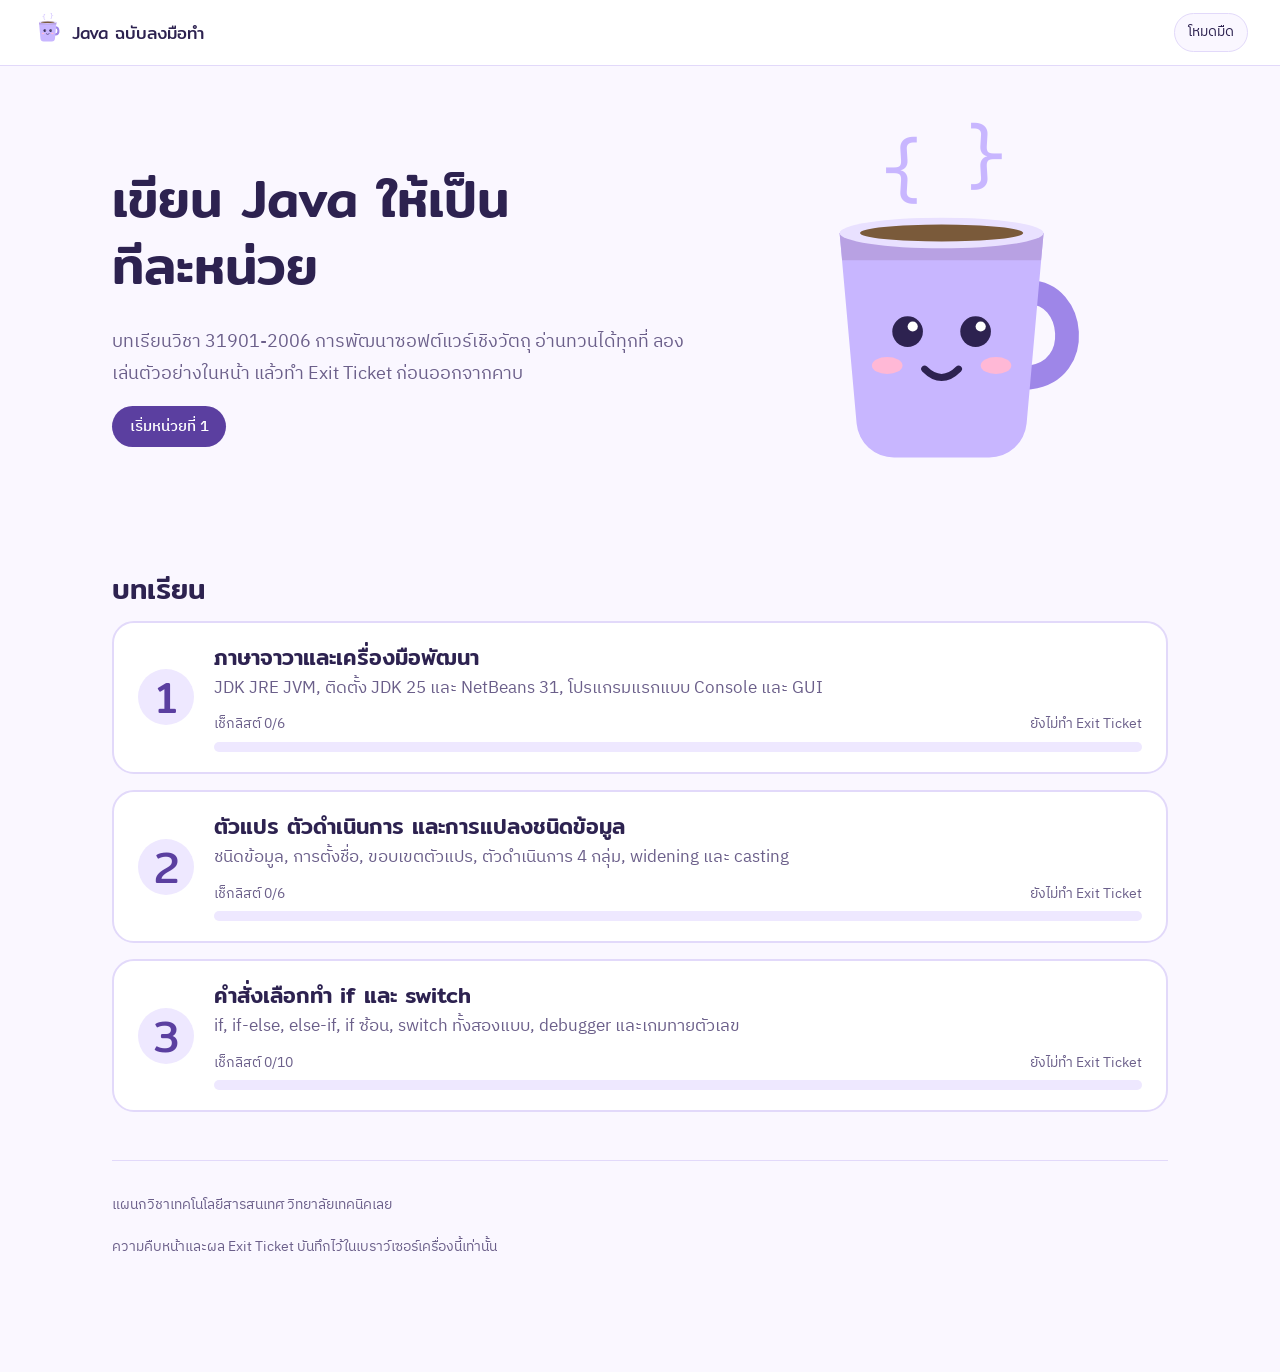
==== index.html @ e3027431 "Add:First commit week 1-3" ====
<!doctype html>
<html lang="th">
<head>
<meta charset="utf-8">
<meta name="viewport" content="width=device-width, initial-scale=1">
<title>Java ฉบับลงมือทำ | 31901-2006 การพัฒนาซอฟต์แวร์เชิงวัตถุ</title>
<meta name="description" content="บทเรียน Java สำหรับนักศึกษา ปวส. แผนกเทคโนโลยีสารสนเทศ วิทยาลัยเทคนิคเลย">
<link rel="preconnect" href="https://fonts.googleapis.com">
<link rel="preconnect" href="https://fonts.gstatic.com" crossorigin>
<link href="https://fonts.googleapis.com/css2?family=IBM+Plex+Sans+Thai:wght@400;500;600&family=JetBrains+Mono:wght@400;500&family=Mitr:wght@400;500&display=swap" rel="stylesheet">
<link rel="stylesheet" href="assets/style.css">
</head>
<body>
<header class="topbar">
  <a class="home" href="index.html"><span data-javy></span>Java ฉบับลงมือทำ</a>
  <button class="icon-btn" type="button" data-theme-toggle>โหมดมืด</button>
</header>

<main class="wrap">
  <section class="hero">
    <div>
      <h1>เขียน Java ให้เป็น<br>ทีละหน่วย</h1>
      <p>บทเรียนวิชา 31901-2006 การพัฒนาซอฟต์แวร์เชิงวัตถุ อ่านทวนได้ทุกที่ ลองเล่นตัวอย่างในหน้า แล้วทำ Exit Ticket ก่อนออกจากคาบ</p>
      <a class="btn" href="unit1.html">เริ่มหน่วยที่ 1</a>
    </div>
    <div class="javy" data-javy></div>
  </section>

  <h2>บทเรียน</h2>
  <ol class="units">
    <li>
      <a class="unit-link" href="unit1.html" data-unit-progress="unit1" data-total="6">
        <span class="unit-num">1</span>
        <div>
          <h3>ภาษาจาวาและเครื่องมือพัฒนา</h3>
          <p>JDK JRE JVM, ติดตั้ง JDK 25 และ NetBeans 31, โปรแกรมแรกแบบ Console และ GUI</p>
          <div class="meta"><span>เช็กลิสต์ 0/6</span><span>ยังไม่ทำ Exit Ticket</span></div>
          <div class="progress"><span></span></div>
        </div>
      </a>
    </li>
    <li>
      <a class="unit-link" href="unit2.html" data-unit-progress="unit2" data-total="6">
        <span class="unit-num">2</span>
        <div>
          <h3>ตัวแปร ตัวดำเนินการ และการแปลงชนิดข้อมูล</h3>
          <p>ชนิดข้อมูล, การตั้งชื่อ, ขอบเขตตัวแปร, ตัวดำเนินการ 4 กลุ่ม, widening และ casting</p>
          <div class="meta"><span>เช็กลิสต์ 0/6</span><span>ยังไม่ทำ Exit Ticket</span></div>
          <div class="progress"><span></span></div>
        </div>
      </a>
    </li>
    <li>
      <a class="unit-link" href="unit3.html" data-unit-progress="unit3" data-total="10">
        <span class="unit-num">3</span>
        <div>
          <h3>คำสั่งเลือกทำ if และ switch</h3>
          <p>if, if-else, else-if, if ซ้อน, switch ทั้งสองแบบ, debugger และเกมทายตัวเลข</p>
          <div class="meta"><span>เช็กลิสต์ 0/10</span><span>ยังไม่ทำ Exit Ticket</span></div>
          <div class="progress"><span></span></div>
        </div>
      </a>
    </li>
  </ol>

  <footer>
    <p>แผนกวิชาเทคโนโลยีสารสนเทศ วิทยาลัยเทคนิคเลย</p>
    <p>ความคืบหน้าและผล Exit Ticket บันทึกไว้ในเบราว์เซอร์เครื่องนี้เท่านั้น</p>
  </footer>
</main>
<script src="assets/app.js"></script>
</body>
</html>
---- assets/style.css ----
/* Java OOP @ Loei Tech — shared styles */
:root {
  color-scheme: light;
  --bg: #FAF7FF;
  --surface: #FFFFFF;
  --ink: #2D2250;
  --muted: #6B5F8A;
  --brand: #5B3FA0;
  --lav: #C8B6FF;
  --lav-soft: #EEE8FF;
  --peach: #FFD6E8;
  --mint: #D4EBFF;
  --ok: #1F7A52;
  --ok-soft: #DDF5EA;
  --bad: #B23A55;
  --bad-soft: #FBE3E9;
  --code-bg: #2D2250;
  --code-ink: #F1ECFF;
  --line: #E2D9FA;
  --font-head: "Mitr", "IBM Plex Sans Thai", system-ui, sans-serif;
  --font-body: "IBM Plex Sans Thai", "Sarabun", system-ui, sans-serif;
  --font-code: "JetBrains Mono", ui-monospace, "SF Mono", Consolas, monospace;
  box-sizing: border-box;
}
@media (prefers-color-scheme: dark) {
  :root:not([data-theme="light"]) {
    color-scheme: dark;
    --bg: #17122B; --surface: #211A3B; --ink: #EEE8FF; --muted: #B4A9D6;
    --brand: #C8B6FF; --lav: #6E58B8; --lav-soft: #2C2350; --peach: #5A2E48;
    --mint: #1F3A55; --ok: #6FD6A4; --ok-soft: #173B2C; --bad: #FF8FA8;
    --bad-soft: #43202B; --code-bg: #0F0B1F; --code-ink: #F1ECFF; --line: #3A3060;
  }
}
:root[data-theme="dark"] {
  color-scheme: dark;
  --bg: #17122B; --surface: #211A3B; --ink: #EEE8FF; --muted: #B4A9D6;
  --brand: #C8B6FF; --lav: #6E58B8; --lav-soft: #2C2350; --peach: #5A2E48;
  --mint: #1F3A55; --ok: #6FD6A4; --ok-soft: #173B2C; --bad: #FF8FA8;
  --bad-soft: #43202B; --code-bg: #0F0B1F; --code-ink: #F1ECFF; --line: #3A3060;
}

*, *::before, *::after { box-sizing: inherit; }
html { scroll-behavior: smooth; scroll-padding-top: 1rem; }
@media (prefers-reduced-motion: reduce) { html { scroll-behavior: auto; } * { transition: none !important; animation: none !important; } }
body {
  margin: 0; background: var(--bg); color: var(--ink);
  font: 400 1.0625rem/1.75 var(--font-body);
}
img, svg { max-width: 100%; }
a { color: var(--brand); text-underline-offset: 3px; }
:focus-visible { outline: 3px solid var(--brand); outline-offset: 3px; border-radius: 6px; }
h1, h2, h3 { font-family: var(--font-head); font-weight: 500; line-height: 1.3; margin: 0 0 .5em; }
h1 { font-size: clamp(2rem, 6vw, 3.25rem); }
h2 { font-size: 1.75rem; margin-top: 2.5rem; }
h3 { font-size: 1.25rem; margin-top: 1.75rem; }
p, ul, ol { margin: 0 0 1rem; }
code { font-family: var(--font-code); font-size: .9em; background: var(--lav-soft); padding: .1em .35em; border-radius: 5px; }

/* top bar */
.topbar { display: flex; align-items: center; justify-content: space-between; gap: 1rem; padding: .75rem clamp(1rem, 4vw, 2rem); border-bottom: 1px solid var(--line); background: var(--surface); }
.topbar a.home { font-family: var(--font-head); text-decoration: none; color: var(--ink); display: flex; align-items: center; gap: .5rem; }
.topbar a.home svg { width: 32px; height: 32px; }
.icon-btn { border: 1px solid var(--line); background: var(--bg); color: var(--ink); border-radius: 999px; padding: .35rem .8rem; font: inherit; font-size: .9rem; cursor: pointer; }

/* layout */
.wrap { max-width: 1120px; margin: 0 auto; padding: 0 clamp(1rem, 4vw, 2rem) 4rem; }
.unit-layout { display: grid; grid-template-columns: 240px minmax(0, 1fr); gap: 3rem; }
.toc { position: sticky; top: 1rem; align-self: start; padding-top: 2rem; font-size: .95rem; }
.toc ol { list-style: none; padding: 0; margin: 0; counter-reset: s; }
.toc li { counter-increment: s; }
.toc a { display: block; padding: .3rem .6rem; border-left: 3px solid transparent; color: var(--muted); text-decoration: none; }
.toc a::before { content: counter(s) ". "; }
.toc a:hover, .toc a.active { color: var(--ink); border-left-color: var(--brand); background: var(--lav-soft); }
.content { min-width: 0; max-width: 72ch; padding-top: 1.5rem; }
@media (max-width: 860px) {
  .unit-layout { grid-template-columns: 1fr; gap: 0; }
  .toc { position: static; padding-top: 1rem; }
  .toc details { border: 1px solid var(--line); border-radius: 12px; padding: .5rem .75rem; background: var(--surface); }
}
.toc summary { font-family: var(--font-head); cursor: pointer; }
@media (min-width: 861px) { .toc summary { pointer-events: none; list-style: none; margin-bottom: .5rem; } .toc summary::-webkit-details-marker { display: none; } }

.unit-hero { padding: 2rem 0 1rem; border-bottom: 1px solid var(--line); margin-bottom: 1rem; }
.unit-hero p.lead { color: var(--muted); font-size: 1.15rem; max-width: 60ch; }
.goal { background: var(--mint); border-radius: 14px; padding: 1rem 1.25rem; }
.goal h3 { margin-top: 0; font-size: 1.05rem; }
.goal ul { margin: 0; }

/* code */
.code { position: relative; margin: 0 0 1.25rem; }
.code pre { margin: 0; background: var(--code-bg); color: var(--code-ink); padding: 1rem 1.25rem; border-radius: 14px; overflow-x: auto; font: 400 .92rem/1.6 var(--font-code); }
.code pre code { background: none; padding: 0; font-size: inherit; color: inherit; }
.copy-btn { position: absolute; top: .5rem; right: .5rem; border: 0; border-radius: 999px; padding: .25rem .75rem; font: 500 .8rem var(--font-body); background: rgba(255,255,255,.14); color: var(--code-ink); cursor: pointer; }
.copy-btn:hover { background: rgba(255,255,255,.26); }
.term pre { background: #120E22; }
.term pre::before { content: "$ terminal"; display: block; color: #8E82B8; font-size: .75rem; margin-bottom: .35rem; }

/* callouts */
.note { border-left: 4px solid var(--brand); background: var(--lav-soft); padding: .75rem 1rem; border-radius: 0 12px 12px 0; margin: 0 0 1.25rem; }
.warn { border-left: 4px solid var(--bad); background: var(--bad-soft); padding: .75rem 1rem; border-radius: 0 12px 12px 0; margin: 0 0 1.25rem; }
.note p:last-child, .warn p:last-child { margin: 0; }

/* tables */
.table-scroll { overflow-x: auto; margin: 0 0 1.25rem; }
table { border-collapse: collapse; width: 100%; font-size: .95rem; }
th, td { text-align: left; padding: .55rem .75rem; border-bottom: 1px solid var(--line); vertical-align: top; }
th { font-family: var(--font-head); font-weight: 500; background: var(--lav-soft); }

/* interactive panel */
.lab { border: 2px solid var(--lav); border-radius: 18px; padding: 1.25rem; margin: 0 0 1.5rem; background: var(--surface); }
.lab > h3:first-child { margin-top: 0; display: flex; align-items: center; gap: .5rem; }
.lab > h3:first-child::before { content: ""; width: .7rem; height: .7rem; border-radius: 50%; background: var(--brand); flex: none; }
.row { display: flex; flex-wrap: wrap; gap: .5rem; align-items: center; }
.btn { border: 0; border-radius: 999px; padding: .5rem 1.1rem; font: 500 .95rem var(--font-body); background: var(--brand); color: var(--surface); cursor: pointer; }
:root[data-theme="dark"] .btn, .btn { color: #fff; }
@media (prefers-color-scheme: dark) { :root:not([data-theme="light"]) .btn { color: #17122B; } }
:root[data-theme="dark"] .btn { color: #17122B; }
.btn.ghost { background: var(--lav-soft); color: var(--ink); }
.btn:disabled { opacity: .45; cursor: default; }
input[type="text"], input[type="number"], select, textarea {
  font: inherit; color: var(--ink); background: var(--bg); border: 1.5px solid var(--line); border-radius: 10px; padding: .45rem .7rem;
}
textarea { width: 100%; min-height: 5rem; }
.out { font-family: var(--font-body); background: var(--lav-soft); border-radius: 10px; padding: .6rem .9rem; margin-top: .75rem; min-height: 2.6rem; }
.verdict-ok { color: var(--ok); font-weight: 600; }
.verdict-bad { color: var(--bad); font-weight: 600; }

/* tabs */
.tabs [role="tablist"] { display: flex; gap: .35rem; margin-bottom: .75rem; }
.tabs [role="tab"] { border: 1.5px solid var(--line); background: var(--bg); color: var(--muted); border-radius: 999px; padding: .35rem 1rem; font: 500 .95rem var(--font-body); cursor: pointer; }
.tabs [role="tab"][aria-selected="true"] { background: var(--brand); border-color: var(--brand); color: #fff; }
:root[data-theme="dark"] .tabs [role="tab"][aria-selected="true"] { color: #17122B; }
@media (prefers-color-scheme: dark) { :root:not([data-theme="light"]) .tabs [role="tab"][aria-selected="true"] { color: #17122B; } }

/* layers (JDK/JRE/JVM) */
.layers { display: grid; place-items: center; margin: .5rem 0 1rem; }
.layer { border: 0; border-radius: 26px; cursor: pointer; font: 500 1rem var(--font-head); color: var(--ink); display: flex; flex-direction: column; align-items: center; justify-content: flex-start; padding: .6rem 1rem 1rem; transition: box-shadow .2s; }
.layer.jdk { background: var(--peach); width: min(100%, 420px); }
.layer.jre { background: var(--lav); width: 82%; margin-top: .4rem; }
.layer.jvm { background: var(--mint); width: 70%; margin-top: .4rem; padding: 1rem; }
.layer[aria-pressed="true"] { box-shadow: 0 0 0 3px var(--brand); }

/* flow stepper */
.flow { display: grid; grid-template-columns: repeat(3, 1fr); gap: .5rem; margin-bottom: .75rem; }
.flow .stage { border: 1.5px dashed var(--line); border-radius: 14px; padding: .75rem; text-align: center; font-size: .9rem; color: var(--muted); }
.flow .stage strong { display: block; font-family: var(--font-code); color: var(--ink); font-size: 1rem; }
.flow .stage.on { border-style: solid; border-color: var(--brand); background: var(--lav-soft); color: var(--ink); }
@media (max-width: 520px) { .flow { grid-template-columns: 1fr; } }

/* quick check / quiz */
.qc { list-style: none; padding: 0; }
.qc li { border-bottom: 1px solid var(--line); padding: .75rem 0; }
.qc .choices { display: flex; gap: .4rem; margin-top: .4rem; flex-wrap: wrap; }
.qc .fb { margin-top: .35rem; font-size: .95rem; }
details.reveal { border: 1.5px solid var(--line); border-radius: 12px; padding: .6rem 1rem; margin: 0 0 1rem; background: var(--surface); }
details.reveal summary { cursor: pointer; font-weight: 500; }
details.reveal[open] summary { margin-bottom: .5rem; }

/* checklist */
.checklist { list-style: none; padding: 0; }
.checklist li { display: flex; gap: .6rem; align-items: flex-start; padding: .35rem 0; }
.checklist input { width: 1.2rem; height: 1.2rem; margin-top: .3rem; accent-color: var(--brand); flex: none; }
.progress { height: 10px; border-radius: 999px; background: var(--lav-soft); overflow: hidden; }
.progress > span { display: block; height: 100%; width: 0; background: var(--brand); transition: width .3s; }

/* exit ticket */
.exit { background: var(--surface); border: 2px solid var(--brand); border-radius: 22px; padding: 1.5rem; margin-top: 1rem; }
.exit .who { display: grid; grid-template-columns: 2fr 1fr 1fr; gap: .6rem; margin-bottom: 1rem; }
.exit .who label { display: grid; gap: .2rem; font-size: .9rem; color: var(--muted); }
@media (max-width: 560px) { .exit .who { grid-template-columns: 1fr; } }
.exit fieldset { border: 0; padding: 0; margin: 0 0 1.25rem; }
.exit legend { font-weight: 600; margin-bottom: .4rem; padding: 0; }
.exit .opt { display: flex; gap: .5rem; align-items: flex-start; padding: .3rem .5rem; border-radius: 8px; cursor: pointer; }
.exit .opt:hover { background: var(--lav-soft); }
.exit .opt input { margin-top: .45rem; accent-color: var(--brand); }
.exit .opt.correct { background: var(--ok-soft); }
.exit .opt.wrong { background: var(--bad-soft); }
.exit .explain { font-size: .92rem; color: var(--muted); margin: .25rem 0 0 .5rem; }
.fist { display: flex; gap: .4rem; flex-wrap: wrap; }
.fist label { border: 1.5px solid var(--line); border-radius: 999px; padding: .3rem .9rem; cursor: pointer; }
.fist input { position: absolute; opacity: 0; pointer-events: none; }
.fist label:has(input:checked) { background: var(--brand); color: #fff; border-color: var(--brand); }
:root[data-theme="dark"] .fist label:has(input:checked) { color: #17122B; }
.fist label:has(input:focus-visible) { outline: 3px solid var(--brand); outline-offset: 2px; }
.exit-result { margin-top: 1.25rem; border-top: 1px dashed var(--line); padding-top: 1rem; }
.score { font-family: var(--font-head); font-size: 2rem; color: var(--brand); }
.form-error { color: var(--bad); font-weight: 500; margin-top: .5rem; }

/* index */
.hero { display: grid; grid-template-columns: minmax(0, 1.3fr) minmax(0, 1fr); gap: 2rem; align-items: center; padding: 3rem 0 2rem; }
.hero p { color: var(--muted); font-size: 1.15rem; max-width: 52ch; }
.hero .javy { width: min(100%, 340px); justify-self: center; }
@media (max-width: 760px) { .hero { grid-template-columns: 1fr; } .hero .javy { width: 220px; grid-row: 1; } }
.steam { animation: rise 3.2s ease-in-out infinite; transform-origin: center; }
.steam.b { animation-delay: 1.1s; }
@keyframes rise { 0%,100% { transform: translateY(0); opacity: .9; } 50% { transform: translateY(-8px); opacity: .55; } }
.units { list-style: none; padding: 0; display: grid; gap: 1rem; }
.unit-link { display: grid; grid-template-columns: auto 1fr; gap: 1.25rem; align-items: center; text-decoration: none; color: var(--ink); padding: 1.25rem 1.5rem; border-radius: 22px; background: var(--surface); border: 2px solid var(--line); }
.unit-link:hover { border-color: var(--brand); }
.unit-num { font-family: var(--font-head); font-size: 2.75rem; line-height: 1; color: var(--brand); width: 3.5rem; height: 3.5rem; display: grid; place-items: center; background: var(--lav-soft); border-radius: 50%; }
.unit-link h3 { margin: 0 0 .2rem; font-size: 1.35rem; }
.unit-link p { margin: 0 0 .6rem; color: var(--muted); }
.unit-link .meta { font-size: .85rem; color: var(--muted); display: flex; justify-content: space-between; margin-bottom: .3rem; }
footer { color: var(--muted); font-size: .9rem; padding: 2rem 0; border-top: 1px solid var(--line); margin-top: 3rem; }
a.btn { text-decoration: none; display: inline-block; }

/* unit 3: phase banner, code tracer, game demo */
.phases { list-style: none; padding: 0; margin: 1rem 0 0; display: grid; grid-template-columns: repeat(4, 1fr); gap: .5rem; counter-reset: ph; }
.phases li { counter-increment: ph; background: var(--surface); border: 1.5px solid var(--line); border-radius: 14px; padding: .6rem .8rem; font-size: .92rem; }
.phases li::before { content: counter(ph); display: inline-grid; place-items: center; width: 1.6rem; height: 1.6rem; border-radius: 50%; background: var(--brand); color: var(--surface); font-family: var(--font-head); margin-right: .4rem; }
.phases strong { font-family: var(--font-head); font-weight: 500; }
.phases small { display: block; color: var(--muted); margin-top: .2rem; }
@media (max-width: 700px) { .phases { grid-template-columns: 1fr 1fr; } }
.phase-tag { display: inline-block; font-size: .85rem; padding: .15rem .7rem; border-radius: 999px; background: var(--peach); color: var(--ink); margin-bottom: .4rem; }
.trace pre { white-space: pre; }
.tline { display: block; padding: 0 .4rem; margin: 0 -.4rem; border-radius: 4px; }
.tline.checked { background: rgba(200, 182, 255, .22); }
.tline.run { background: rgba(111, 214, 164, .32); }
.legend { display: flex; gap: 1rem; flex-wrap: wrap; font-size: .85rem; color: var(--muted); margin-top: .4rem; }
.legend span::before { content: ""; display: inline-block; width: .9rem; height: .9rem; border-radius: 3px; margin-right: .3rem; vertical-align: -2px; }
.legend .l-check::before { background: rgba(200, 182, 255, .55); }
.legend .l-run::before { background: rgba(111, 214, 164, .7); }
.demo-step { border-left: 3px solid var(--lav); padding-left: 1rem; margin: 0 0 1.5rem; }
.demo-step h3 { margin-top: 0; }
.game { display: grid; gap: .75rem; }
.game .tries { display: flex; gap: .35rem; }
.game .tries i { width: 1.1rem; height: 1.1rem; border-radius: 50%; background: var(--brand); display: inline-block; }
.game .tries i.used { background: var(--line); }
.teacher-stop { text-align: center; font-weight: 600; color: var(--bad); border: 1.5px dashed var(--bad); border-radius: 10px; padding: .4rem; margin: .5rem 0; }
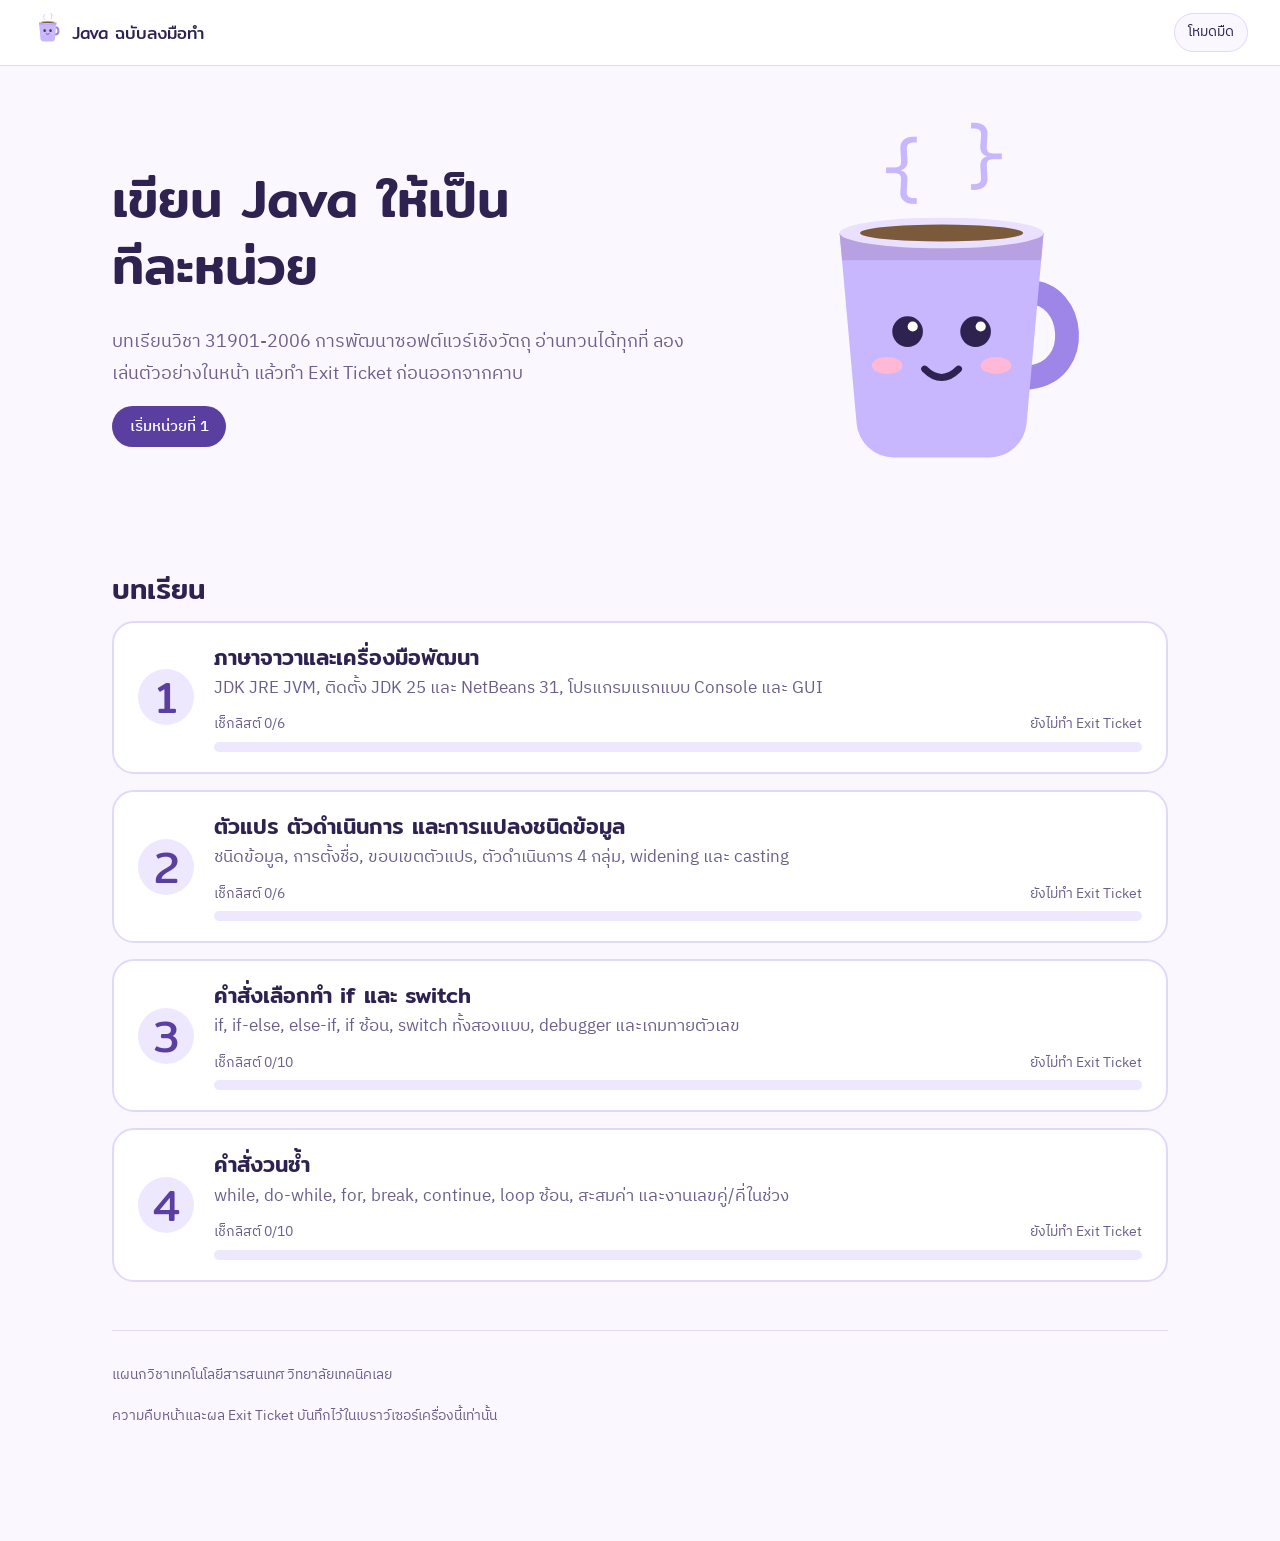
==== commit 951f2947: "Add Unit4" ====
--- a/index.html
+++ b/index.html
@@ -61,6 +61,17 @@
         </div>
       </a>
     </li>
+    <li>
+      <a class="unit-link" href="unit4.html" data-unit-progress="unit4" data-total="10">
+        <span class="unit-num">4</span>
+        <div>
+          <h3>คำสั่งวนซ้ำ</h3>
+          <p>while, do-while, for, break, continue, loop ซ้อน, สะสมค่า และงานเลขคู่/คี่ในช่วง</p>
+          <div class="meta"><span>เช็กลิสต์ 0/10</span><span>ยังไม่ทำ Exit Ticket</span></div>
+          <div class="progress"><span></span></div>
+        </div>
+      </a>
+    </li>
   </ol>
 
   <footer>
--- a/assets/style.css
+++ b/assets/style.css
@@ -227,3 +227,13 @@
 .game .tries i { width: 1.1rem; height: 1.1rem; border-radius: 50%; background: var(--brand); display: inline-block; }
 .game .tries i.used { background: var(--line); }
 .teacher-stop { text-align: center; font-weight: 600; color: var(--bad); border: 1.5px dashed var(--bad); border-radius: 10px; padding: .4rem; margin: .5rem 0; }
+
+/* unit 4: trace table, star canvas */
+.trace-table td, .trace-table th { font-family: var(--font-code); font-size: .88rem; text-align: center; }
+.trace-table tr.new { animation: pop .35s ease-out; }
+@keyframes pop { from { background: rgba(111, 214, 164, .45); } to { background: transparent; } }
+.stars { font-family: var(--font-code); background: var(--code-bg); color: var(--code-ink); border-radius: 14px; padding: 1rem 1.25rem; min-height: 4rem; white-space: pre; overflow-x: auto; line-height: 1.5; margin-top: .75rem; }
+.choose { display: grid; grid-template-columns: repeat(3, 1fr); gap: .5rem; margin: 0 0 1.25rem; }
+.choose div { border-radius: 14px; padding: .8rem 1rem; background: var(--lav-soft); }
+.choose strong { display: block; font-family: var(--font-code); font-size: 1.1rem; color: var(--brand); }
+@media (max-width: 600px) { .choose { grid-template-columns: 1fr; } }
